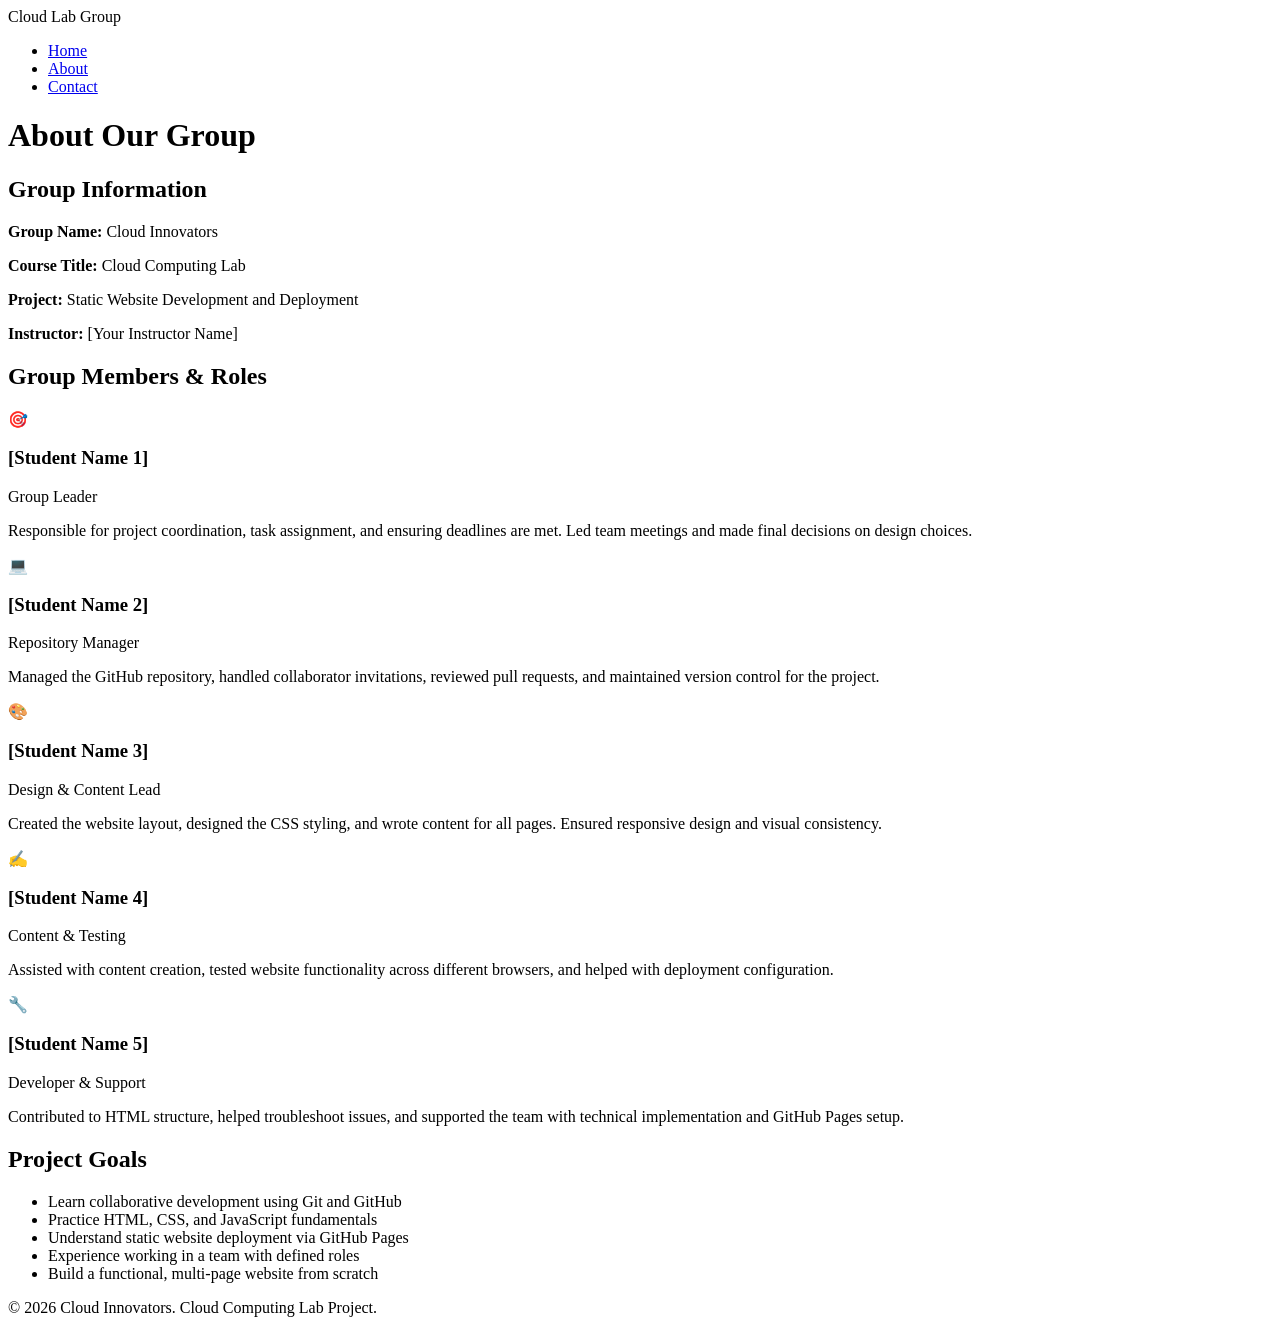
==== about.html @ 9cd7286a "Add about.html for group project details This file contains the About page for the Cloud Lab Group P" ====
<!-- about.html - About Page -->
<!DOCTYPE html>
<html lang="en">
<head>
    <meta charset="UTF-8">
    <meta name="viewport" content="width=device-width, initial-scale=1.0">
    <title>About Us - Cloud Lab Group Project</title>
    <link rel="stylesheet" href="style.css">
</head>
<body>
    <nav class="navbar">
        <div class="nav-brand">Cloud Lab Group</div>
        <ul class="nav-links">
            <li><a href="index.html">Home</a></li>
            <li><a href="about.html" class="active">About</a></li>
            <li><a href="contact.html">Contact</a></li>
        </ul>
    </nav>

    <main class="container">
        <h1 class="page-title">About Our Group</h1>

        <section class="about-section">
            <h2>Group Information</h2>
            <div class="info-box">
                <p><strong>Group Name:</strong> Cloud Innovators</p>
                <p><strong>Course Title:</strong> Cloud Computing Lab</p>
                <p><strong>Project:</strong> Static Website Development and Deployment</p>
                <p><strong>Instructor:</strong> [Your Instructor Name]</p>
            </div>
        </section>

        <section class="members-section">
            <h2>Group Members & Roles</h2>
            <div class="members-list">
                <div class="member-detail">
                    <div class="member-icon">🎯</div>
                    <div class="member-info">
                        <h3>[Student Name 1]</h3>
                        <p class="role">Group Leader</p>
                        <p>Responsible for project coordination, task assignment, and ensuring deadlines are met. Led team meetings and made final decisions on design choices.</p>
                    </div>
                </div>

                <div class="member-detail">
                    <div class="member-icon">💻</div>
                    <div class="member-info">
                        <h3>[Student Name 2]</h3>
                        <p class="role">Repository Manager</p>
                        <p>Managed the GitHub repository, handled collaborator invitations, reviewed pull requests, and maintained version control for the project.</p>
                    </div>
                </div>

                <div class="member-detail">
                    <div class="member-icon">🎨</div>
                    <div class="member-info">
                        <h3>[Student Name 3]</h3>
                        <p class="role">Design & Content Lead</p>
                        <p>Created the website layout, designed the CSS styling, and wrote content for all pages. Ensured responsive design and visual consistency.</p>
                    </div>
                </div>

                <div class="member-detail">
                    <div class="member-icon">✍️</div>
                    <div class="member-info">
                        <h3>[Student Name 4]</h3>
                        <p class="role">Content & Testing</p>
                        <p>Assisted with content creation, tested website functionality across different browsers, and helped with deployment configuration.</p>
                    </div>
                </div>

                <div class="member-detail">
                    <div class="member-icon">🔧</div>
                    <div class="member-info">
                        <h3>[Student Name 5]</h3>
                        <p class="role">Developer & Support</p>
                        <p>Contributed to HTML structure, helped troubleshoot issues, and supported the team with technical implementation and GitHub Pages setup.</p>
                    </div>
                </div>
            </div>
        </section>

        <section class="project-goals">
            <h2>Project Goals</h2>
            <ul class="goals-list">
                <li>Learn collaborative development using Git and GitHub</li>
                <li>Practice HTML, CSS, and JavaScript fundamentals</li>
                <li>Understand static website deployment via GitHub Pages</li>
                <li>Experience working in a team with defined roles</li>
                <li>Build a functional, multi-page website from scratch</li>
            </ul>
        </section>
    </main>

    <footer class="footer">
        <p>&copy; 2026 Cloud Innovators. Cloud Computing Lab Project.</p>
    </footer>
</body>
</html>
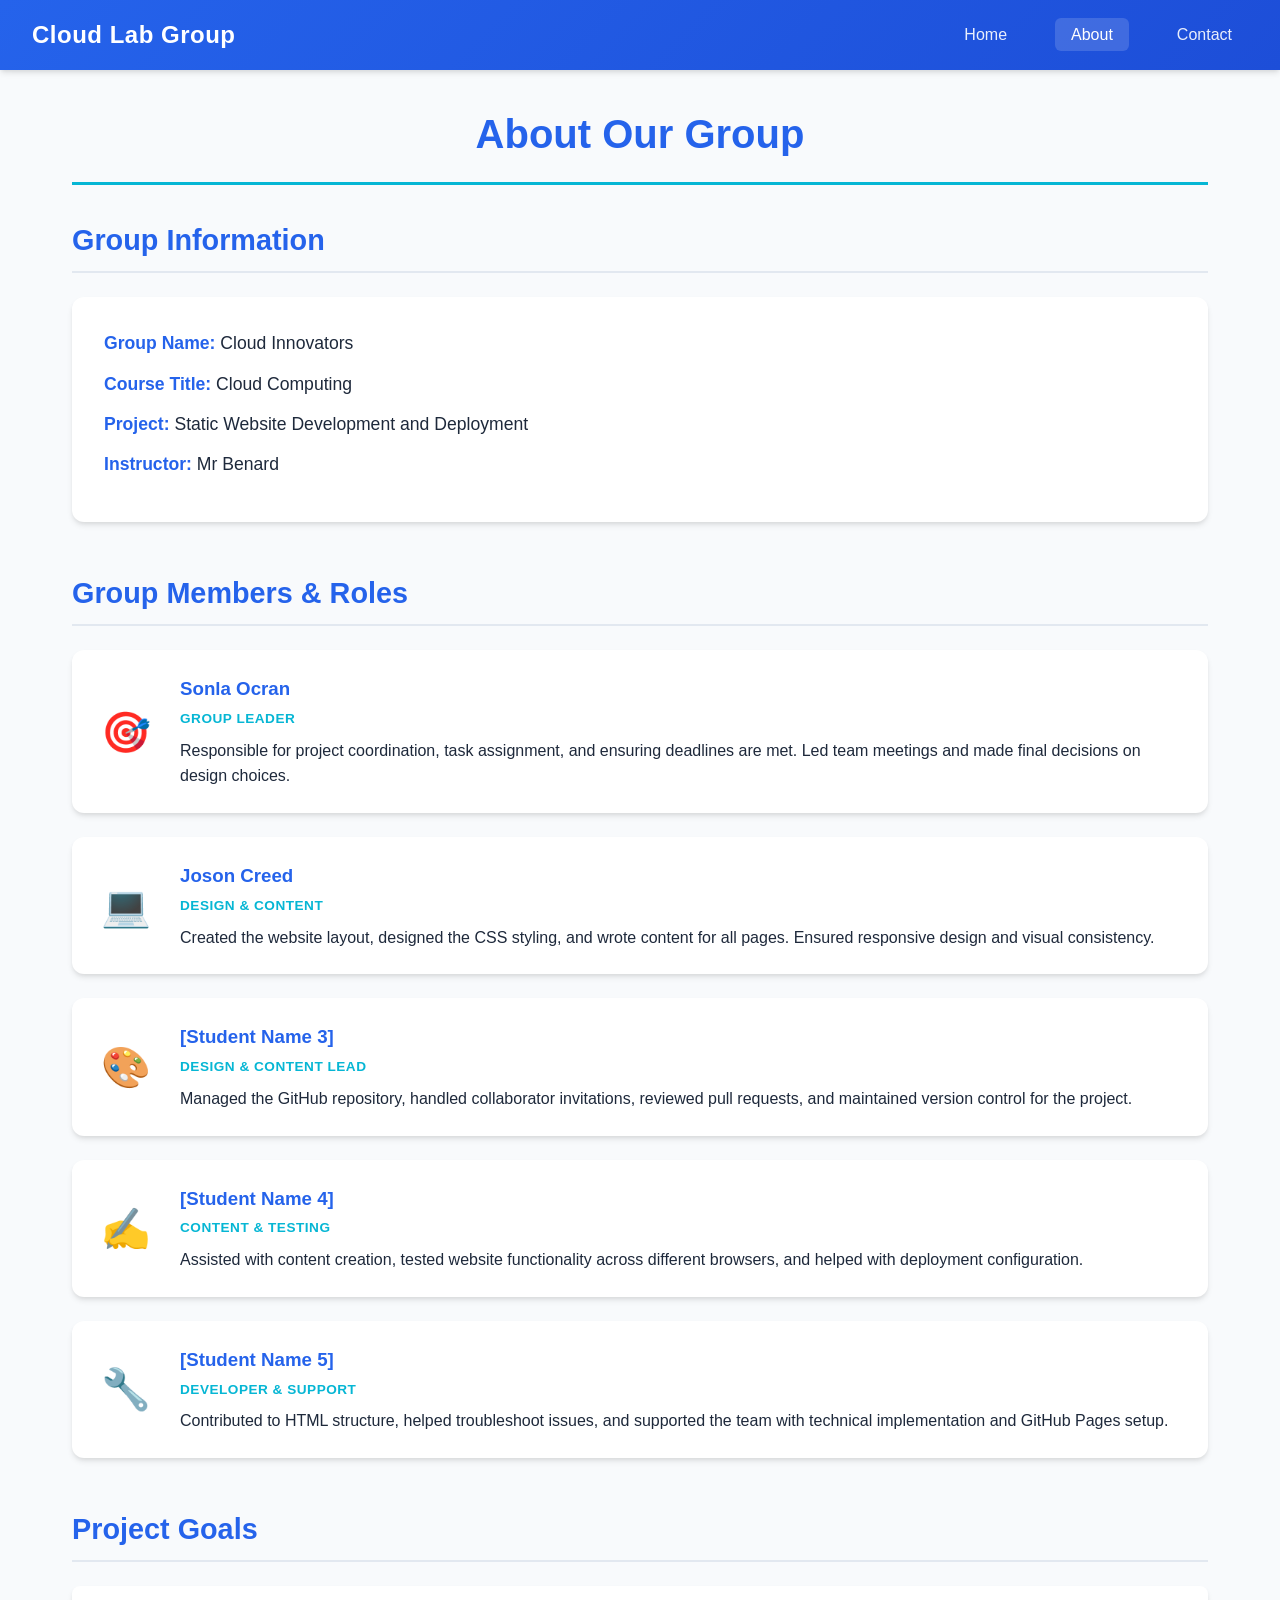
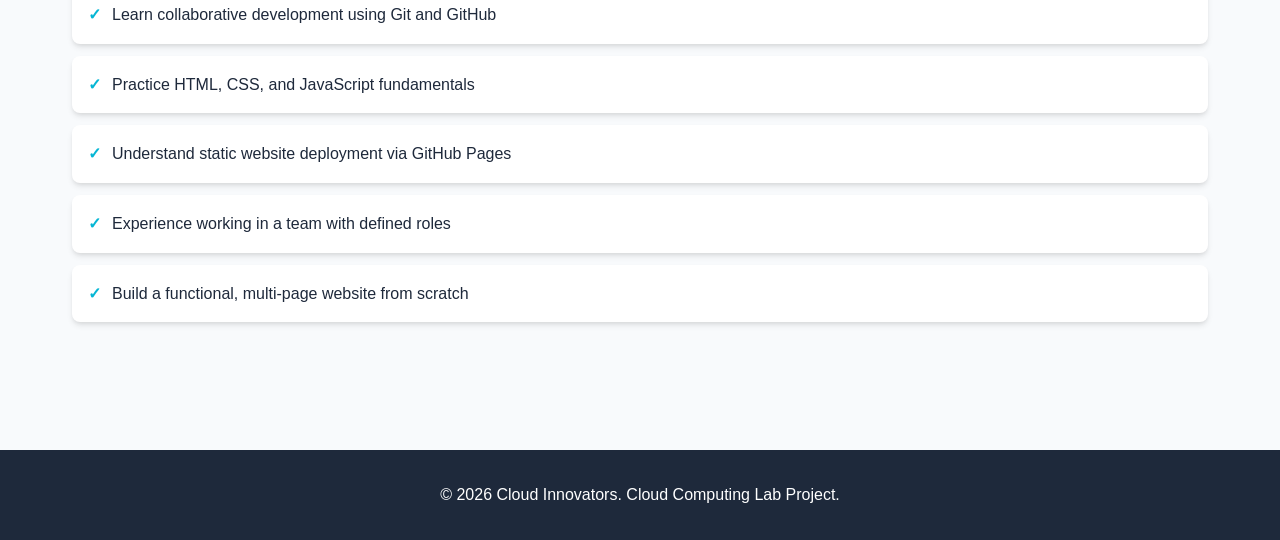
==== commit f5b5c0b5: "Revise group information and member details Updated course title and instructor name. Modified membe" ====
--- a/about.html
+++ b/about.html
@@ -24,9 +24,9 @@
             <h2>Group Information</h2>
             <div class="info-box">
                 <p><strong>Group Name:</strong> Cloud Innovators</p>
-                <p><strong>Course Title:</strong> Cloud Computing Lab</p>
+                <p><strong>Course Title:</strong> Cloud Computing</p>
                 <p><strong>Project:</strong> Static Website Development and Deployment</p>
-                <p><strong>Instructor:</strong> [Your Instructor Name]</p>
+                <p><strong>Instructor:</strong> Mr Benard</p>
             </div>
         </section>
 
@@ -36,7 +36,7 @@
                 <div class="member-detail">
                     <div class="member-icon">🎯</div>
                     <div class="member-info">
-                        <h3>[Student Name 1]</h3>
+                        <h3>Sonla Ocran</h3>
                         <p class="role">Group Leader</p>
                         <p>Responsible for project coordination, task assignment, and ensuring deadlines are met. Led team meetings and made final decisions on design choices.</p>
                     </div>
@@ -45,9 +45,9 @@
                 <div class="member-detail">
                     <div class="member-icon">💻</div>
                     <div class="member-info">
-                        <h3>[Student Name 2]</h3>
-                        <p class="role">Repository Manager</p>
-                        <p>Managed the GitHub repository, handled collaborator invitations, reviewed pull requests, and maintained version control for the project.</p>
+                        <h3>Joson Creed</h3>
+                        <p class="role">Design & Content</p>
+                        <p>Created the website layout, designed the CSS styling, and wrote content for all pages. Ensured responsive design and visual consistency.</p>
                     </div>
                 </div>
 
@@ -56,7 +56,7 @@
                     <div class="member-info">
                         <h3>[Student Name 3]</h3>
                         <p class="role">Design & Content Lead</p>
-                        <p>Created the website layout, designed the CSS styling, and wrote content for all pages. Ensured responsive design and visual consistency.</p>
+                        <p>Managed the GitHub repository, handled collaborator invitations, reviewed pull requests, and maintained version control for the project.</p>
                     </div>
                 </div>
 
--- a/style.css
+++ b/style.css
@@ -0,0 +1,441 @@
+/* style.css - Main Stylesheet */
+
+/* CSS Variables for easy customization */
+:root {
+    --primary-color: #2563eb;
+    --primary-dark: #1d4ed8;
+    --secondary-color: #64748b;
+    --accent-color: #06b6d4;
+    --bg-color: #f8fafc;
+    --card-bg: #ffffff;
+    --text-color: #1e293b;
+    --text-light: #64748b;
+    --border-color: #e2e8f0;
+    --shadow: 0 4px 6px -1px rgba(0, 0, 0, 0.1), 0 2px 4px -1px rgba(0, 0, 0, 0.06);
+    --shadow-lg: 0 10px 15px -3px rgba(0, 0, 0, 0.1), 0 4px 6px -2px rgba(0, 0, 0, 0.05);
+}
+
+/* Reset and Base Styles */
+* {
+    margin: 0;
+    padding: 0;
+    box-sizing: border-box;
+}
+
+body {
+    font-family: 'Segoe UI', Tahoma, Geneva, Verdana, sans-serif;
+    line-height: 1.6;
+    color: var(--text-color);
+    background-color: var(--bg-color);
+}
+
+/* Navigation */
+.navbar {
+    background: linear-gradient(135deg, var(--primary-color), var(--primary-dark));
+    padding: 1rem 2rem;
+    display: flex;
+    justify-content: space-between;
+    align-items: center;
+    box-shadow: var(--shadow);
+    position: sticky;
+    top: 0;
+    z-index: 100;
+}
+
+.nav-brand {
+    color: white;
+    font-size: 1.5rem;
+    font-weight: bold;
+    letter-spacing: 0.5px;
+}
+
+.nav-links {
+    display: flex;
+    list-style: none;
+    gap: 2rem;
+}
+
+.nav-links a {
+    color: rgba(255, 255, 255, 0.9);
+    text-decoration: none;
+    font-weight: 500;
+    padding: 0.5rem 1rem;
+    border-radius: 0.375rem;
+    transition: all 0.3s ease;
+}
+
+.nav-links a:hover,
+.nav-links a.active {
+    color: white;
+    background-color: rgba(255, 255, 255, 0.15);
+}
+
+/* Hero Section */
+.hero {
+    background: linear-gradient(135deg, var(--primary-color), var(--accent-color));
+    color: white;
+    padding: 4rem 2rem;
+    text-align: center;
+}
+
+.hero h1 {
+    font-size: 2.5rem;
+    margin-bottom: 1rem;
+    text-shadow: 2px 2px 4px rgba(0, 0, 0, 0.2);
+}
+
+.subtitle {
+    font-size: 1.25rem;
+    opacity: 0.9;
+}
+
+/* Main Container */
+.container {
+    max-width: 1200px;
+    margin: 0 auto;
+    padding: 2rem;
+}
+
+/* Page Title */
+.page-title {
+    text-align: center;
+    font-size: 2.5rem;
+    color: var(--primary-color);
+    margin-bottom: 2rem;
+    padding-bottom: 1rem;
+    border-bottom: 3px solid var(--accent-color);
+    display: inline-block;
+    width: 100%;
+}
+
+/* Sections */
+section {
+    margin-bottom: 3rem;
+}
+
+section h2 {
+    color: var(--primary-color);
+    font-size: 1.8rem;
+    margin-bottom: 1.5rem;
+    padding-bottom: 0.5rem;
+    border-bottom: 2px solid var(--border-color);
+}
+
+/* Cards */
+.group-card,
+.member-card,
+.info-box,
+.contact-item {
+    background: var(--card-bg);
+    border-radius: 0.75rem;
+    box-shadow: var(--shadow);
+    overflow: hidden;
+}
+
+/* Group Info on Home */
+.group-card {
+    display: flex;
+    gap: 2rem;
+    padding: 2rem;
+    align-items: center;
+}
+
+.group-image {
+    width: 300px;
+    height: 200px;
+    object-fit: cover;
+    border-radius: 0.5rem;
+    background-color: var(--border-color);
+}
+
+.group-details h3 {
+    margin-bottom: 1rem;
+    color: var(--text-color);
+}
+
+.highlight {
+    color: var(--primary-color);
+}
+
+/* Members Grid */
+.members-grid {
+    display: grid;
+    grid-template-columns: repeat(auto-fit, minmax(200px, 1fr));
+    gap: 1.5rem;
+    margin-bottom: 2rem;
+}
+
+.member-card {
+    padding: 2rem;
+    text-align: center;
+    transition: transform 0.3s ease, box-shadow 0.3s ease;
+}
+
+.member-card:hover {
+    transform: translateY(-5px);
+    box-shadow: var(--shadow-lg);
+}
+
+.member-avatar {
+    font-size: 3rem;
+    margin-bottom: 1rem;
+}
+
+.member-card h4 {
+    color: var(--primary-color);
+    margin-bottom: 0.5rem;
+}
+
+.member-card p {
+    color: var(--text-light);
+    font-size: 0.9rem;
+}
+
+/* Buttons */
+.btn,
+.btn-submit {
+    display: inline-block;
+    background: linear-gradient(135deg, var(--primary-color), var(--primary-dark));
+    color: white;
+    padding: 0.75rem 2rem;
+    border-radius: 0.5rem;
+    text-decoration: none;
+    font-weight: 600;
+    border: none;
+    cursor: pointer;
+    transition: transform 0.2s ease, box-shadow 0.2s ease;
+}
+
+.btn:hover,
+.btn-submit:hover {
+    transform: translateY(-2px);
+    box-shadow: var(--shadow-lg);
+}
+
+/* About Page Specific */
+.info-box {
+    padding: 2rem;
+    margin-bottom: 2rem;
+}
+
+.info-box p {
+    margin-bottom: 0.75rem;
+    font-size: 1.1rem;
+}
+
+.info-box strong {
+    color: var(--primary-color);
+}
+
+.members-list {
+    display: flex;
+    flex-direction: column;
+    gap: 1.5rem;
+}
+
+.member-detail {
+    display: flex;
+    gap: 1.5rem;
+    background: var(--card-bg);
+    padding: 1.5rem;
+    border-radius: 0.75rem;
+    box-shadow: var(--shadow);
+    transition: transform 0.3s ease;
+}
+
+.member-detail:hover {
+    transform: translateX(10px);
+}
+
+.member-icon {
+    font-size: 2.5rem;
+    min-width: 60px;
+    display: flex;
+    align-items: center;
+    justify-content: center;
+}
+
+.member-info h3 {
+    color: var(--primary-color);
+    margin-bottom: 0.25rem;
+}
+
+.role {
+    color: var(--accent-color);
+    font-weight: 600;
+    margin-bottom: 0.5rem;
+    text-transform: uppercase;
+    font-size: 0.85rem;
+    letter-spacing: 0.5px;
+}
+
+.goals-list {
+    list-style: none;
+    padding: 0;
+}
+
+.goals-list li {
+    background: var(--card-bg);
+    padding: 1rem 1.5rem;
+    margin-bottom: 0.75rem;
+    border-radius: 0.5rem;
+    box-shadow: var(--shadow);
+    position: relative;
+    padding-left: 2.5rem;
+}
+
+.goals-list li::before {
+    content: "✓";
+    position: absolute;
+    left: 1rem;
+    color: var(--accent-color);
+    font-weight: bold;
+}
+
+/* Contact Page */
+.contact-grid {
+    display: grid;
+    grid-template-columns: 1fr 1fr;
+    gap: 3rem;
+}
+
+.contact-info h2,
+.contact-form-container h2 {
+    margin-bottom: 1.5rem;
+}
+
+.contact-details {
+    display: flex;
+    flex-direction: column;
+    gap: 1.5rem;
+    margin-top: 2rem;
+}
+
+.contact-item {
+    display: flex;
+    gap: 1rem;
+    padding: 1.5rem;
+    align-items: flex-start;
+}
+
+.contact-item .icon {
+    font-size: 1.5rem;
+    min-width: 40px;
+}
+
+.contact-item h4 {
+    color: var(--primary-color);
+    margin-bottom: 0.25rem;
+}
+
+.contact-item a {
+    color: var(--accent-color);
+    text-decoration: none;
+}
+
+.contact-item a:hover {
+    text-decoration: underline;
+}
+
+/* Contact Form */
+.contact-form {
+    background: var(--card-bg);
+    padding: 2rem;
+    border-radius: 0.75rem;
+    box-shadow: var(--shadow);
+}
+
+.form-group {
+    margin-bottom: 1.5rem;
+}
+
+.form-group label {
+    display: block;
+    margin-bottom: 0.5rem;
+    color: var(--text-color);
+    font-weight: 600;
+}
+
+.form-group input,
+.form-group textarea {
+    width: 100%;
+    padding: 0.75rem;
+    border: 2px solid var(--border-color);
+    border-radius: 0.5rem;
+    font-family: inherit;
+    font-size: 1rem;
+    transition: border-color 0.3s ease;
+}
+
+.form-group input:focus,
+.form-group textarea:focus {
+    outline: none;
+    border-color: var(--primary-color);
+}
+
+.btn-submit {
+    width: 100%;
+    font-size: 1.1rem;
+    padding: 1rem;
+}
+
+/* Footer */
+.footer {
+    background: var(--text-color);
+    color: white;
+    text-align: center;
+    padding: 2rem;
+    margin-top: 3rem;
+}
+
+/* Responsive Design */
+@media (max-width: 768px) {
+    .navbar {
+        flex-direction: column;
+        gap: 1rem;
+    }
+
+    .nav-links {
+        gap: 1rem;
+    }
+
+    .hero h1 {
+        font-size: 1.8rem;
+    }
+
+    .group-card {
+        flex-direction: column;
+        text-align: center;
+    }
+
+    .group-image {
+        width: 100%;
+        height: auto;
+    }
+
+    .contact-grid {
+        grid-template-columns: 1fr;
+    }
+
+    .member-detail {
+        flex-direction: column;
+        text-align: center;
+    }
+
+    .members-grid {
+        grid-template-columns: 1fr;
+    }
+}
+
+/* Utility Classes */
+.text-center {
+    text-align: center;
+}
+
+.mt-2 {
+    margin-top: 2rem;
+}
+
+.mb-2 {
+    margin-bottom: 2rem;
+}
